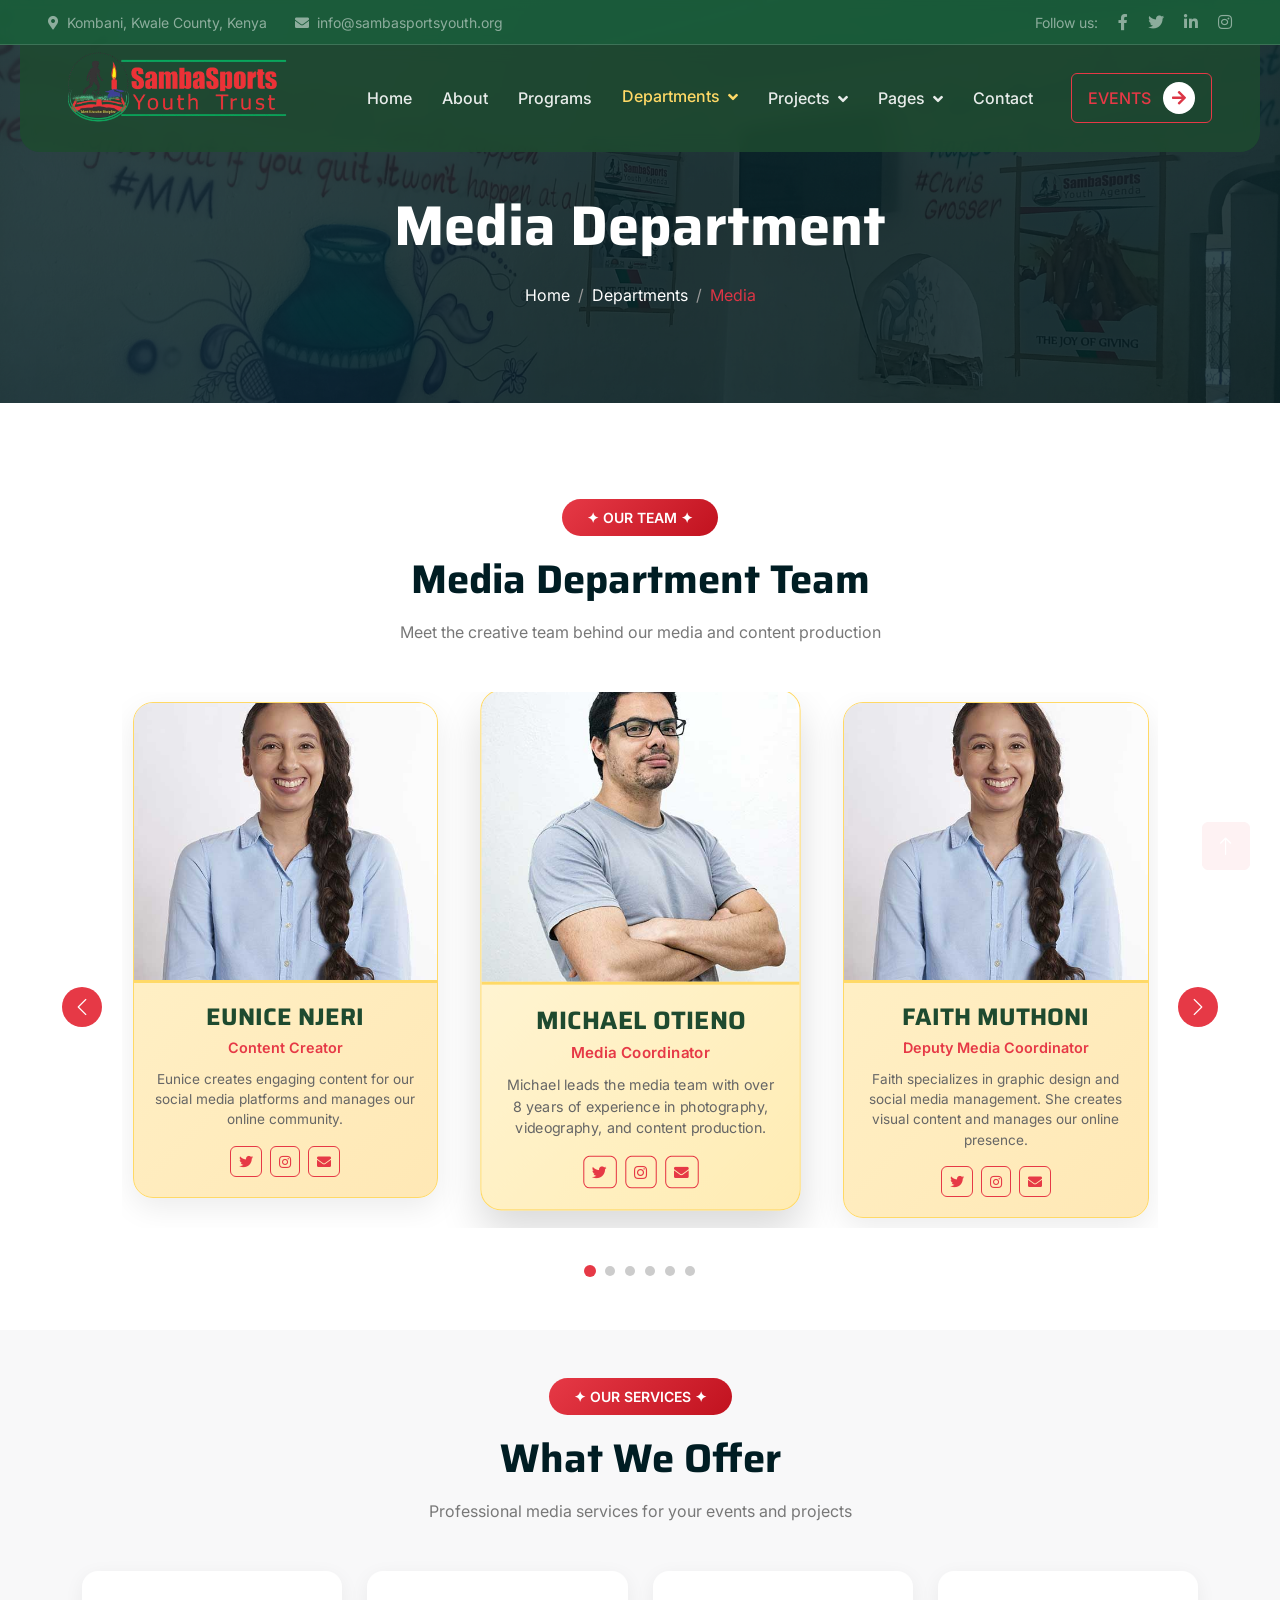
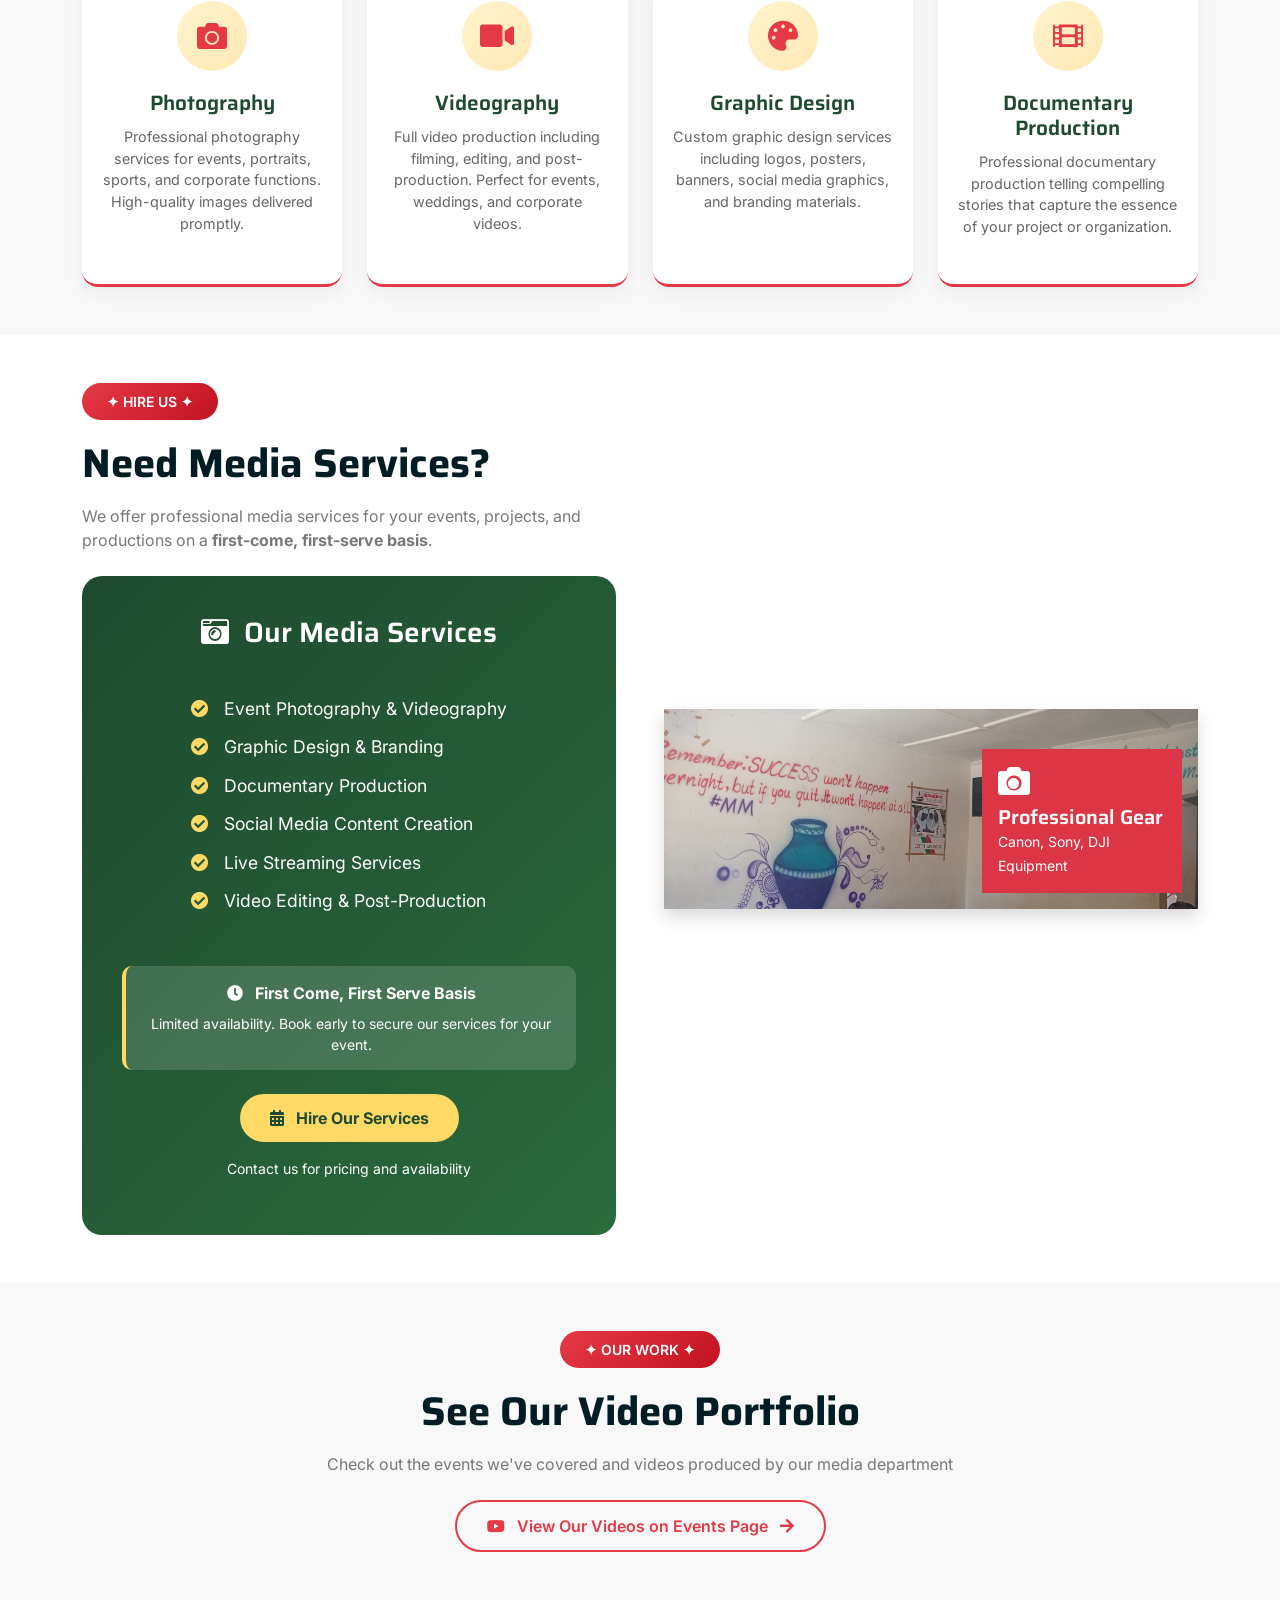
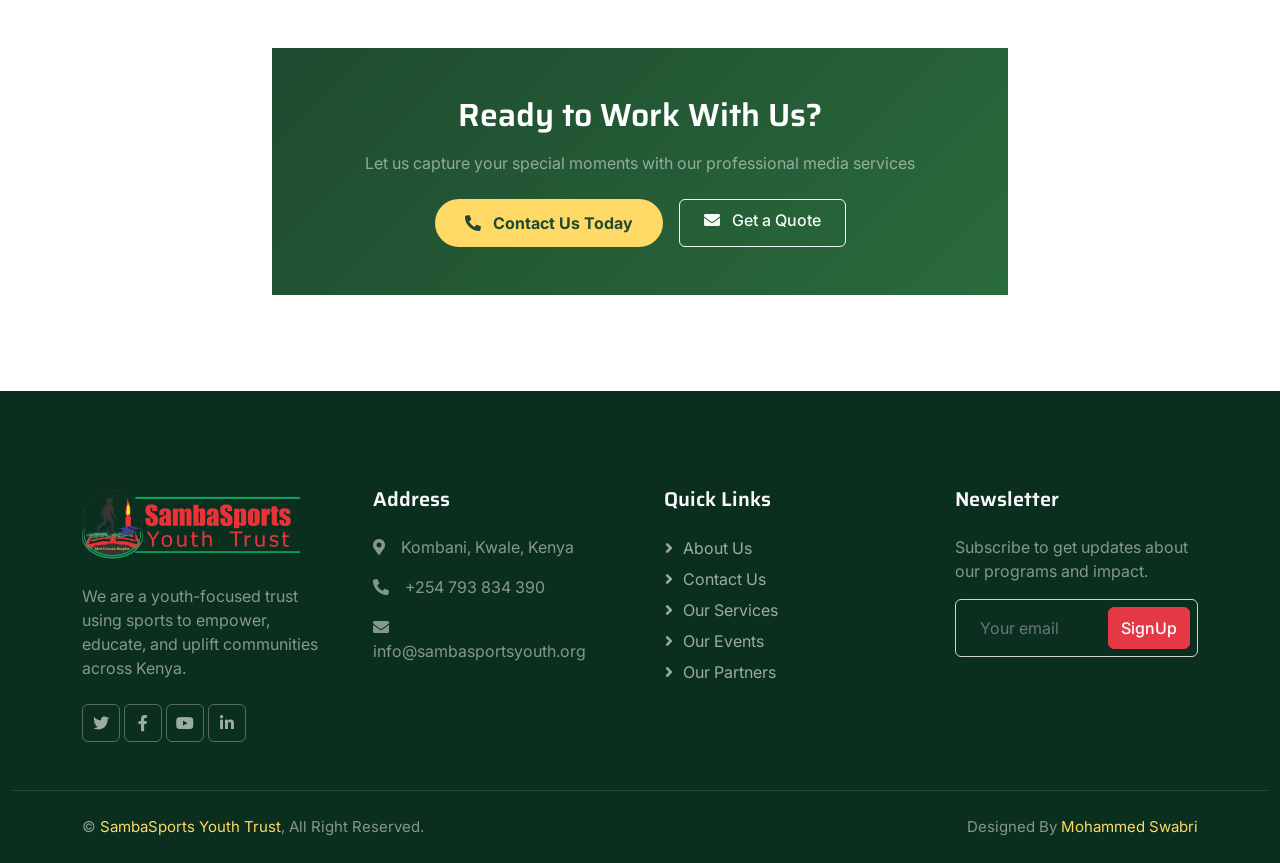
==== departments/media.html @ 1f35f667 "first commit" ====
<!DOCTYPE html>
<html lang="en">

<head>
    <meta charset="utf-8">
    <title>SambaSports Youth Trust - Media Department</title>
    <meta content="width=device-width, initial-scale=1.0" name="viewport">
    <meta content="" name="keywords">
    <meta content="" name="description">

    <!-- Favicon -->
    <link href="../img/favicon.ico" rel="icon">

    <!-- Google Web Fonts -->
    <link rel="preconnect" href="https://fonts.googleapis.com">
    <link rel="preconnect" href="https://fonts.gstatic.com" crossorigin>
    <link href="https://fonts.googleapis.com/css2?family=Inter:wght@400;500;600&family=Saira:wght@500;600;700&display=swap" rel="stylesheet"> 

    <!-- Icon Font Stylesheet -->
    <link href="https://cdnjs.cloudflare.com/ajax/libs/font-awesome/5.10.0/css/all.min.css" rel="stylesheet">
    <link href="https://cdn.jsdelivr.net/npm/bootstrap-icons@1.4.1/font/bootstrap-icons.css" rel="stylesheet">

    <!-- Libraries Stylesheet -->
    <link href="../lib/animate/animate.min.css" rel="stylesheet">
    <link href="../lib/owlcarousel/assets/owl.carousel.min.css" rel="stylesheet">

    <!-- Customized Bootstrap Stylesheet -->
    <link href="../css/bootstrap.min.css" rel="stylesheet">

    <!-- Template Stylesheet -->
    <link href="../css/style.css" rel="stylesheet">
    
    <style>
        /* Media Department Page Custom Styles */
        
        /* Team Member Carousel */
        .team-carousel {
            position: relative;
            padding: 0 40px;
        }
        
        .member-card {
            background: linear-gradient(135deg, #FFF3CD, #FFE8B5);
            border-radius: 20px;
            overflow: hidden;
            box-shadow: 0 10px 30px rgba(0,0,0,0.08);
            transition: all 0.3s ease;
            text-align: center;
            margin: 10px;
            border: 1px solid #FFD966;
        }
        
        .member-card:hover {
            transform: translateY(-10px);
            box-shadow: 0 20px 40px rgba(0,0,0,0.15);
        }
        
        .member-img {
            width: 100%;
            height: 280px;
            object-fit: cover;
            border-bottom: 3px solid #FFD966;
        }
        
        .member-info {
            padding: 20px;
        }
        
        .member-info h4 {
            color: #1E4A2F;
            margin-bottom: 5px;
            font-weight: 700;
        }
        
        .member-info .position {
            color: #E63946;
            font-weight: 600;
            margin-bottom: 10px;
            font-size: 0.9rem;
        }
        
        .member-info .bio {
            color: #666;
            font-size: 0.85rem;
            line-height: 1.5;
        }
        
        /* Team Carousel Navigation */
        .team-carousel .owl-nav {
            position: absolute;
            top: 50%;
            left: 0;
            right: 0;
            transform: translateY(-50%);
            pointer-events: none;
        }
        
        .team-carousel .owl-nav .owl-prev,
        .team-carousel .owl-nav .owl-next {
            position: absolute;
            width: 40px;
            height: 40px;
            background: #E63946 !important;
            color: white !important;
            border-radius: 50%;
            display: flex;
            align-items: center;
            justify-content: center;
            pointer-events: auto;
            transition: all 0.3s ease;
            font-size: 20px !important;
        }
        
        .team-carousel .owl-nav .owl-prev {
            left: -20px;
        }
        
        .team-carousel .owl-nav .owl-next {
            right: -20px;
        }
        
        .team-carousel .owl-nav .owl-prev:hover,
        .team-carousel .owl-nav .owl-next:hover {
            background: #C1121F !important;
            transform: scale(1.1);
        }
        
        .team-carousel .owl-dots {
            text-align: center;
            margin-top: 30px;
        }
        
        .team-carousel .owl-dots .owl-dot {
            display: inline-block;
            margin: 0 5px;
        }
        
        .team-carousel .owl-dots .owl-dot span {
            width: 10px;
            height: 10px;
            background: #ccc;
            border-radius: 50%;
            display: block;
            transition: all 0.3s ease;
        }
        
        .team-carousel .owl-dots .owl-dot.active span,
        .team-carousel .owl-dots .owl-dot:hover span {
            background: #E63946;
            transform: scale(1.2);
        }
        
        /* Center item effect for team carousel */
        .team-carousel .owl-item.center .member-card {
            transform: scale(1.05);
            box-shadow: 0 20px 40px rgba(0,0,0,0.15);
            background: linear-gradient(135deg, #FFF8E1, #FFECB3);
        }
        
        /* Services Section */
        .services-grid {
            display: grid;
            grid-template-columns: repeat(auto-fit, minmax(250px, 1fr));
            gap: 25px;
        }
        
        .service-card {
            background: white;
            border-radius: 16px;
            padding: 30px 20px;
            text-align: center;
            box-shadow: 0 5px 20px rgba(0,0,0,0.06);
            transition: all 0.3s ease;
            border-bottom: 3px solid #E63946;
        }
        
        .service-card:hover {
            transform: translateY(-8px);
            box-shadow: 0 15px 30px rgba(0,0,0,0.1);
        }
        
        .service-icon {
            width: 70px;
            height: 70px;
            background: linear-gradient(135deg, #FFF3CD, #FFE8B5);
            border-radius: 50%;
            display: flex;
            align-items: center;
            justify-content: center;
            margin: 0 auto 20px;
        }
        
        .service-icon i {
            font-size: 30px;
            color: #E63946;
        }
        
        .service-card h3 {
            color: #1E4A2F;
            font-size: 1.3rem;
            margin-bottom: 10px;
        }
        
        .service-card p {
            color: #666;
            font-size: 0.9rem;
            line-height: 1.5;
        }
        
        /* Hire Services Section */
        .hire-card {
            background: linear-gradient(135deg, #1E4A2F, #2A6B3C);
            border-radius: 20px;
            padding: 40px;
            color: white;
            text-align: center;
        }
        
        .hire-card h3 {
            color: white;
            margin-bottom: 15px;
        }
        
        .services-list {
            list-style: none;
            padding: 0;
            text-align: left;
            display: inline-block;
            margin: 20px 0;
        }
        
        .services-list li {
            margin: 12px 0;
            font-size: 1.1rem;
        }
        
        .services-list li i {
            margin-right: 10px;
            color: #FFD966;
        }
        
        .btn-hire {
            background: #FFD966;
            color: #1E4A2F;
            font-weight: bold;
            padding: 12px 30px;
            border-radius: 50px;
            transition: all 0.3s ease;
            border: none;
            text-decoration: none;
            display: inline-block;
        }
        
        .btn-hire:hover {
            background: #FFC107;
            transform: scale(1.05);
            color: #1E4A2F;
            text-decoration: none;
        }
        
        .first-come {
            background: rgba(255,255,255,0.15);
            border-left: 4px solid #FFD966;
            padding: 15px;
            border-radius: 10px;
            margin-top: 20px;
        }
        
        .dept-badge {
            display: inline-block;
            background: linear-gradient(135deg, #E63946, #C1121F);
            color: white;
            padding: 8px 25px;
            border-radius: 50px;
            font-size: 14px;
            font-weight: 600;
            margin-bottom: 20px;
        }
        
        /* Button Styles */
        .btn-events {
            background: transparent;
            border: 2px solid #E63946;
            color: #E63946;
            padding: 12px 30px;
            border-radius: 50px;
            transition: all 0.3s ease;
            font-weight: 600;
            display: inline-block;
            text-decoration: none;
        }
        
        .btn-events:hover {
            background: #E63946;
            color: white;
            text-decoration: none;
        }
        
        @media (max-width: 768px) {
            .member-img {
                height: 220px;
            }
            .team-carousel {
                padding: 0 20px;
            }
            .team-carousel .owl-nav .owl-prev {
                left: -10px;
            }
            .team-carousel .owl-nav .owl-next {
                right: -10px;
            }
            .services-grid {
                grid-template-columns: 1fr;
            }
            .hire-card {
                padding: 25px;
            }
        }
    </style>
</head>

<body>
    <!-- Spinner Start -->
    <div id="spinner" class="show bg-white position-fixed translate-middle w-100 vh-100 top-50 start-50 d-flex align-items-center justify-content-center">
        <div class="spinner-grow text-danger" role="status"></div>
    </div>
    <!-- Spinner End -->

    <!-- Navbar Start -->
    <div class="container-fluid fixed-top px-0 wow fadeIn" data-wow-delay="0.1s">
        <div class="top-bar text-white-50 row gx-0 align-items-center d-none d-lg-flex">
            <div class="col-lg-6 px-5 text-start">
                <small><i class="fa fa-map-marker-alt me-2"></i>Kombani, Kwale County, Kenya</small>
                <small class="ms-4"><i class="fa fa-envelope me-2"></i>info@sambasportsyouth.org</small>
            </div>
            <div class="col-lg-6 px-5 text-end">
                <small>Follow us:</small>
                <a class="text-white-50 ms-3" href="https://www.facebook.com/YouthSambaSports"><i class="fab fa-facebook-f"></i></a>
                <a class="text-white-50 ms-3" href="https://x.com/Samba4Youth"><i class="fab fa-twitter"></i></a>
                <a class="text-white-50 ms-3" href=""><i class="fab fa-linkedin-in"></i></a>
                <a class="text-white-50 ms-3" href="https://www.instagram.com/samba4youth"><i class="fab fa-instagram"></i></a>
            </div>
        </div>

        <nav class="navbar navbar-expand-lg navbar-dark py-lg-0 px-lg-5 wow fadeIn" data-wow-delay="0.1s">
            <a href="../index.html" class="navbar-brand ms-4 ms-lg-0">
                <img src="../img/sambasports-logo.jpg" alt="SambaSports Youth Trust" class="img-fluid mb-4" style="max-width: 220px;">
            </a>
            <button type="button" class="navbar-toggler me-4" data-bs-toggle="collapse" data-bs-target="#navbarCollapse">
                <span class="navbar-toggler-icon"></span>
            </button>
            <div class="collapse navbar-collapse" id="navbarCollapse">
                <div class="navbar-nav ms-auto p-4 p-lg-0">
                    <a href="../index.html" class="nav-item nav-link">Home</a>
                    <a href="../about.html" class="nav-item nav-link">About</a>
                    <a href="../programs.html" class="nav-item nav-link">Programs</a>
                    
                    <!-- Departments Dropdown -->
                    <div class="nav-item dropdown">
                        <a href="#" class="nav-link dropdown-toggle active" data-bs-toggle="dropdown">Departments</a>
                        <div class="dropdown-menu m-0">
                            <a href="admin.html" class="dropdown-item">Admin</a>
                            <a href="sports.html" class="dropdown-item">Sports</a>
                            <a href="media.html" class="dropdown-item active">Media</a>
                            <a href="digital-innovation-it.html" class="dropdown-item">Digital Innovation & IT</a>
                            <a href="climate-action.html" class="dropdown-item">Climate Action</a>
                            <a href="gender-special-programs.html" class="dropdown-item">Gender & Special Programs</a>
                        </div>
                    </div>

                    <!-- Projects Dropdown -->
                    <div class="nav-item dropdown">
                        <a href="#" class="nav-link dropdown-toggle" data-bs-toggle="dropdown">Projects</a>
                        <div class="dropdown-menu m-0">
                            <a href="projects/amka.html" class="dropdown-item">AMKA</a>
                            <a href="projects/english-access.html" class="dropdown-item">English Access</a>
                            <a href="projects/shared-futures.html" class="dropdown-item">Shared Futures</a>
                            <a href="projects/greenminds-youth-initiative.html" class="dropdown-item">Greenminds Youth Initiative</a>
                            <a href="projects/wahapa-hapa-waste-management.html" class="dropdown-item">Wahapa Hapa Waste Management</a>
                        </div>
                    </div>

                    <!-- Pages Dropdown -->
                    <div class="nav-item dropdown">
                        <a href="#" class="nav-link dropdown-toggle" data-bs-toggle="dropdown">Pages</a>
                        <div class="dropdown-menu m-0">
                            <a href="../service.html" class="dropdown-item">Service</a>
                            <a href="../donate.html" class="dropdown-item">Donate</a>
                            <a href="../team.html" class="dropdown-item">Our Team</a>
                            <a href="../testimonial.html" class="dropdown-item">Testimonial</a>
                            <a href="../events.html" class="dropdown-item">Events</a>
                            <a href="../partners.html" class="dropdown-item">Our Partners</a>
                        </div>
                    </div>
                    <a href="../contact.html" class="nav-item nav-link">Contact</a>
                </div>
                <div class="d-none d-lg-flex ms-2">
                    <a class="btn btn-outline-danger py-2 px-3" href="../events.html">
                        EVENTS
                        <div class="d-inline-flex btn-sm-square bg-white text-danger rounded-circle ms-2">
                            <i class="fa fa-arrow-right"></i>
                        </div>
                    </a>
                </div>
            </div>
        </nav>
    </div>
    <!-- Navbar End -->

    <!-- Page Header Start -->
    <div class="container-fluid page-header mb-5 wow fadeIn" data-wow-delay="0.1s">
        <div class="container text-center">
            <h1 class="display-4 text-white animated slideInDown mb-4">Media Department</h1>
            <nav aria-label="breadcrumb animated slideInDown">
                <ol class="breadcrumb justify-content-center mb-0">
                    <li class="breadcrumb-item"><a class="text-white" href="../index.html">Home</a></li>
                    <li class="breadcrumb-item"><a class="text-white" href="#">Departments</a></li>
                    <li class="breadcrumb-item text-danger active" aria-current="page">Media</li>
                </ol>
            </nav>
        </div>
    </div>
    <!-- Page Header End -->

    <!-- Department Team Section - Carousel/Slideshow -->
    <div class="container-xxl py-5">
        <div class="container">
            <div class="text-center mb-5 wow fadeInUp" data-wow-delay="0.1s">
                <span class="dept-badge">✦ OUR TEAM ✦</span>
                <h1 class="display-6 mb-3">Media Department Team</h1>
                <p class="mx-auto" style="max-width: 600px;">Meet the creative team behind our media and content production</p>
            </div>
            
            <div class="team-carousel owl-carousel">
                <!-- Media Coordinator -->
                <div class="member-card">
                    <img src="../img/media-coordinator.jpg" alt="Media Coordinator" class="member-img" onerror="this.src='../img/team-1.jpg'">
                    <div class="member-info">
                        <h4>MICHAEL OTIENO</h4>
                        <p class="position">Media Coordinator</p>
                        <p class="bio">Michael leads the media team with over 8 years of experience in photography, videography, and content production.</p>
                        <div class="mt-2">
                            <a href="#" class="btn btn-sm btn-outline-danger me-1"><i class="fab fa-twitter"></i></a>
                            <a href="#" class="btn btn-sm btn-outline-danger me-1"><i class="fab fa-instagram"></i></a>
                            <a href="#" class="btn btn-sm btn-outline-danger"><i class="fas fa-envelope"></i></a>
                        </div>
                    </div>
                </div>
                
                <!-- Deputy Media Coordinator -->
                <div class="member-card">
                    <img src="../img/media-deputy.jpg" alt="Deputy Media Coordinator" class="member-img" onerror="this.src='../img/team-2.jpg'">
                    <div class="member-info">
                        <h4>FAITH MUTHONI</h4>
                        <p class="position">Deputy Media Coordinator</p>
                        <p class="bio">Faith specializes in graphic design and social media management. She creates visual content and manages our online presence.</p>
                        <div class="mt-2">
                            <a href="#" class="btn btn-sm btn-outline-danger me-1"><i class="fab fa-twitter"></i></a>
                            <a href="#" class="btn btn-sm btn-outline-danger me-1"><i class="fab fa-instagram"></i></a>
                            <a href="#" class="btn btn-sm btn-outline-danger"><i class="fas fa-envelope"></i></a>
                        </div>
                    </div>
                </div>
                
                <!-- Photographer -->
                <div class="member-card">
                    <img src="../img/photographer.jpg" alt="Photographer" class="member-img" onerror="this.src='../img/team-3.jpg'">
                    <div class="member-info">
                        <h4>JAMES MWANGI</h4>
                        <p class="position">Lead Photographer</p>
                        <p class="bio">James captures all our events with his professional camera. He specializes in sports photography and event coverage.</p>
                        <div class="mt-2">
                            <a href="#" class="btn btn-sm btn-outline-danger me-1"><i class="fab fa-twitter"></i></a>
                            <a href="#" class="btn btn-sm btn-outline-danger me-1"><i class="fab fa-instagram"></i></a>
                            <a href="#" class="btn btn-sm btn-outline-danger"><i class="fas fa-envelope"></i></a>
                        </div>
                    </div>
                </div>
                
                <!-- Videographer -->
                <div class="member-card">
                    <img src="../img/videographer.jpg" alt="Videographer" class="member-img" onerror="this.src='../img/team-4.jpg'">
                    <div class="member-info">
                        <h4>PETER KARANJA</h4>
                        <p class="position">Lead Videographer</p>
                        <p class="bio">Peter handles all video production including filming, editing, and documentary creation for the organization.</p>
                        <div class="mt-2">
                            <a href="#" class="btn btn-sm btn-outline-danger me-1"><i class="fab fa-twitter"></i></a>
                            <a href="#" class="btn btn-sm btn-outline-danger me-1"><i class="fab fa-instagram"></i></a>
                            <a href="#" class="btn btn-sm btn-outline-danger"><i class="fas fa-envelope"></i></a>
                        </div>
                    </div>
                </div>
                
                <!-- Graphic Designer -->
                <div class="member-card">
                    <img src="../img/graphic-designer.jpg" alt="Graphic Designer" class="member-img" onerror="this.src='../img/team-1.jpg'">
                    <div class="member-info">
                        <h4>SARAH WANJIKU</h4>
                        <p class="position">Graphic Designer</p>
                        <p class="bio">Sarah creates stunning graphics for posters, banners, social media, and all visual communication materials.</p>
                        <div class="mt-2">
                            <a href="#" class="btn btn-sm btn-outline-danger me-1"><i class="fab fa-twitter"></i></a>
                            <a href="#" class="btn btn-sm btn-outline-danger me-1"><i class="fab fa-instagram"></i></a>
                            <a href="#" class="btn btn-sm btn-outline-danger"><i class="fas fa-envelope"></i></a>
                        </div>
                    </div>
                </div>
                
                <!-- Content Creator -->
                <div class="member-card">
                    <img src="../img/content-creator.jpg" alt="Content Creator" class="member-img" onerror="this.src='../img/team-2.jpg'">
                    <div class="member-info">
                        <h4>EUNICE NJERI</h4>
                        <p class="position">Content Creator</p>
                        <p class="bio">Eunice creates engaging content for our social media platforms and manages our online community.</p>
                        <div class="mt-2">
                            <a href="#" class="btn btn-sm btn-outline-danger me-1"><i class="fab fa-twitter"></i></a>
                            <a href="#" class="btn btn-sm btn-outline-danger me-1"><i class="fab fa-instagram"></i></a>
                            <a href="#" class="btn btn-sm btn-outline-danger"><i class="fas fa-envelope"></i></a>
                        </div>
                    </div>
                </div>
            </div>
        </div>
    </div>

    <!-- Services We Offer Section -->
    <div class="container-xxl py-5 bg-light">
        <div class="container">
            <div class="text-center mb-5 wow fadeInUp" data-wow-delay="0.1s">
                <span class="dept-badge">✦ OUR SERVICES ✦</span>
                <h1 class="display-6 mb-3">What We Offer</h1>
                <p class="mx-auto" style="max-width: 600px;">Professional media services for your events and projects</p>
            </div>
            
            <div class="services-grid">
                <!-- Photography -->
                <div class="service-card wow fadeInUp" data-wow-delay="0.1s">
                    <div class="service-icon">
                        <i class="fas fa-camera"></i>
                    </div>
                    <h3>Photography</h3>
                    <p>Professional photography services for events, portraits, sports, and corporate functions. High-quality images delivered promptly.</p>
                </div>
                
                <!-- Videography -->
                <div class="service-card wow fadeInUp" data-wow-delay="0.2s">
                    <div class="service-icon">
                        <i class="fas fa-video"></i>
                    </div>
                    <h3>Videography</h3>
                    <p>Full video production including filming, editing, and post-production. Perfect for events, weddings, and corporate videos.</p>
                </div>
                
                <!-- Graphic Design -->
                <div class="service-card wow fadeInUp" data-wow-delay="0.3s">
                    <div class="service-icon">
                        <i class="fas fa-palette"></i>
                    </div>
                    <h3>Graphic Design</h3>
                    <p>Custom graphic design services including logos, posters, banners, social media graphics, and branding materials.</p>
                </div>
                
                <!-- Documentary Production -->
                <div class="service-card wow fadeInUp" data-wow-delay="0.4s">
                    <div class="service-icon">
                        <i class="fas fa-film"></i>
                    </div>
                    <h3>Documentary Production</h3>
                    <p>Professional documentary production telling compelling stories that capture the essence of your project or organization.</p>
                </div>
            </div>
        </div>
    </div>

    <!-- Hire Our Services Section -->
    <div class="container-xxl py-5">
        <div class="container">
            <div class="row g-5 align-items-center">
                <div class="col-lg-6 wow fadeInUp" data-wow-delay="0.1s">
                    <span class="dept-badge">✦ HIRE US ✦</span>
                    <h1 class="display-6 mb-3">Need Media Services?</h1>
                    <p class="mb-4">We offer professional media services for your events, projects, and productions on a <strong>first-come, first-serve basis</strong>.</p>
                    
                    <div class="hire-card">
                        <h3><i class="fas fa-camera-retro me-2"></i> Our Media Services</h3>
                        <ul class="services-list">
                            <li><i class="fas fa-check-circle"></i> Event Photography & Videography</li>
                            <li><i class="fas fa-check-circle"></i> Graphic Design & Branding</li>
                            <li><i class="fas fa-check-circle"></i> Documentary Production</li>
                            <li><i class="fas fa-check-circle"></i> Social Media Content Creation</li>
                            <li><i class="fas fa-check-circle"></i> Live Streaming Services</li>
                            <li><i class="fas fa-check-circle"></i> Video Editing & Post-Production</li>
                        </ul>
                        
                        <div class="first-come">
                            <i class="fas fa-clock me-2"></i>
                            <strong>First Come, First Serve Basis</strong>
                            <p class="mb-0 mt-2 small">Limited availability. Book early to secure our services for your event.</p>
                        </div>
                        
                        <a href="../contact.html" class="btn-hire mt-4">
                            <i class="fas fa-calendar-alt me-2"></i> Hire Our Services
                        </a>
                        <p class="mt-3 small">Contact us for pricing and availability</p>
                    </div>
                </div>
                
                <div class="col-lg-6 wow fadeInUp" data-wow-delay="0.3s">
                    <div class="position-relative">
                        <img src="../img/media-equipment.jpg" alt="Media Equipment" class="img-fluid rounded-4 shadow" onerror="this.src='../img/carousel-1.jpg'">
                        <div class="position-absolute bottom-0 end-0 bg-danger text-white p-3 rounded-4 m-3" style="max-width: 200px;">
                            <i class="fas fa-camera fa-2x mb-2"></i>
                            <h5 class="text-white mb-0">Professional Gear</h5>
                            <small>Canon, Sony, DJI Equipment</small>
                        </div>
                    </div>
                </div>
            </div>
        </div>
    </div>

    <!-- Button to Events Page -->
    <div class="container-xxl py-5 bg-light">
        <div class="container">
            <div class="row justify-content-center">
                <div class="col-lg-8 text-center wow fadeInUp" data-wow-delay="0.1s">
                    <span class="dept-badge">✦ OUR WORK ✦</span>
                    <h1 class="display-6 mb-3">See Our Video Portfolio</h1>
                    <p class="mb-4">Check out the events we've covered and videos produced by our media department</p>
                    <a href="../events.html" class="btn-events">
                        <i class="fab fa-youtube me-2"></i> View Our Videos on Events Page
                        <i class="fas fa-arrow-right ms-2"></i>
                    </a>
                </div>
            </div>
        </div>
    </div>

    <!-- Call to Action -->
    <div class="container-xxl py-5">
        <div class="container">
            <div class="row justify-content-center">
                <div class="col-lg-8 text-center wow fadeInUp" data-wow-delay="0.1s">
                    <div class="rounded-4 p-5" style="background: linear-gradient(135deg, #1E4A2F, #2A6B3C);">
                        <h2 class="mb-3 text-white">Ready to Work With Us?</h2>
                        <p class="mb-4 text-white-50">Let us capture your special moments with our professional media services</p>
                        <div class="d-flex justify-content-center gap-3 flex-wrap">
                            <a href="../contact.html" class="btn-hire">
                                <i class="fas fa-phone-alt me-2"></i> Contact Us Today
                            </a>
                            <a href="../contact.html" class="btn btn-outline-light py-2 px-4">
                                <i class="fas fa-envelope me-2"></i> Get a Quote
                            </a>
                        </div>
                    </div>
                </div>
            </div>
        </div>
    </div>

    <!-- Footer Start -->
    <div class="container-fluid bg-dark text-white-50 footer mt-5 pt-5 wow fadeIn" data-wow-delay="0.1s">
        <div class="container py-5">
            <div class="row g-5">
                <div class="col-lg-3 col-md-6">
                    <img src="../img/sambasports-logo.jpg" alt="SambaSports Youth Trust" class="img-fluid mb-4" style="max-width: 220px;">
                    <p>We are a youth-focused trust using sports to empower, educate, and uplift communities across Kenya.</p>
                    <div class="d-flex pt-2">
                        <a class="btn btn-square me-1" href="https://x.com/Samba4Youth"><i class="fab fa-twitter"></i></a>
                        <a class="btn btn-square me-1" href="https://www.facebook.com/YouthSambaSports"><i class="fab fa-facebook-f"></i></a>
                        <a class="btn btn-square me-1" href="https://www.youtube.com/@sambasportsyouthagenda"><i class="fab fa-youtube"></i></a>
                        <a class="btn btn-square me-0" href=""><i class="fab fa-linkedin-in"></i></a>
                    </div>
                </div>
                <div class="col-lg-3 col-md-6">
                    <h5 class="text-light mb-4">Address</h5>
                    <p><i class="fa fa-map-marker-alt me-3"></i>Kombani, Kwale, Kenya</p>
                    <p><i class="fa fa-phone-alt me-3"></i>+254 793 834 390</p>
                    <p><i class="fa fa-envelope me-3"></i>info@sambasportsyouth.org</p>
                </div>
                <div class="col-lg-3 col-md-6">
                    <h5 class="text-light mb-4">Quick Links</h5>
                    <a class="btn btn-link" href="../about.html">About Us</a>
                    <a class="btn btn-link" href="../contact.html">Contact Us</a>
                    <a class="btn btn-link" href="../service.html">Our Services</a>
                    <a class="btn btn-link" href="../events.html">Our Events</a>
                    <a class="btn btn-link" href="../partners.html">Our Partners</a>
                </div>
                <div class="col-lg-3 col-md-6">
                    <h5 class="text-light mb-4">Newsletter</h5>
                    <p>Subscribe to get updates about our programs and impact.</p>
                    <div class="position-relative mx-auto" style="max-width: 400px;">
                        <input class="form-control bg-transparent w-100 py-3 ps-4 pe-5" type="text" placeholder="Your email">
                        <button type="button" class="btn btn-danger py-2 position-absolute top-0 end-0 mt-2 me-2">SignUp</button>
                    </div>
                </div>
            </div>
        </div>
        <div class="container-fluid copyright">
            <div class="container">
                <div class="row">
                    <div class="col-md-6 text-center text-md-start mb-3 mb-md-0">
                        &copy; <a href="#">SambaSports Youth Trust</a>, All Right Reserved.
                    </div>
                    <div class="col-md-6 text-center text-md-end">
                        Designed By <a href="https://facebook.com/Mohshanteh">Mohammed Swabri</a>
                    </div>
                </div>
            </div>
        </div>
    </div>
    <!-- Footer End -->

    <!-- Back to Top -->
    <a href="media.html" class="btn btn-lg btn-danger btn-lg-square back-to-top"><i class="bi bi-arrow-up"></i></a>

    <!-- JavaScript Libraries -->
    <script src="https://code.jquery.com/jquery-3.4.1.min.js"></script>
    <script src="https://cdn.jsdelivr.net/npm/bootstrap@5.0.0/dist/js/bootstrap.bundle.min.js"></script>
    <script src="../lib/wow/wow.min.js"></script>
    <script src="../lib/easing/easing.min.js"></script>
    <script src="../lib/waypoints/waypoints.min.js"></script>
    <script src="../lib/owlcarousel/owl.carousel.min.js"></script>
    <script src="../lib/parallax/parallax.min.js"></script>

    <!-- Template Javascript -->
    <script src="../js/main.js"></script>
    
    <!-- Team Carousel Initialization -->
    <script>
        $(document).ready(function() {
            $(".team-carousel").owlCarousel({
                loop: true,
                margin: 30,
                autoplay: true,
                autoplayTimeout: 4000,
                autoplayHoverPause: true,
                smartSpeed: 800,
                center: true,
                nav: true,
                navText: [
                    '<i class="bi bi-chevron-left"></i>',
                    '<i class="bi bi-chevron-right"></i>'
                ],
                dots: true,
                responsive: {
                    0: {
                        items: 1,
                        margin: 15
                    },
                    768: {
                        items: 2,
                        margin: 20
                    },
                    992: {
                        items: 3,
                        margin: 30
                    }
                }
            });
        });
    </script>
</body>

</html>
---- css/style.css ----
/********** Template CSS - Green Header/Footer & Red Buttons **********/
:root {
    --primary-red: #E63946;
    --primary-red-dark: #C1121F;
    --green-deep: #1E4A2F;
    --green-light: #2A6B3C;
    --green-soft: #E8F3E9;
    --dark-bg: #0A2F1F;
    --white: #FFFFFF;
    --light: #F8F8F9;
}

.back-to-top {
    position: fixed;
    display: none;
    right: 30px;
    bottom: 30px;
    z-index: 99;
}

/*** Spinner ***/
#spinner {
    opacity: 0;
    visibility: hidden;
    transition: opacity .5s ease-out, visibility 0s linear .5s;
    z-index: 99999;
}

#spinner.show {
    transition: opacity .5s ease-out, visibility 0s linear 0s;
    visibility: visible;
    opacity: 1;
}

/*** Button - RED THEME ***/
.btn {
    font-weight: 500;
    transition: .5s;
}

.btn-primary, .btn-danger {
    background-color: var(--primary-red) !important;
    border-color: var(--primary-red) !important;
    color: #FFFFFF !important;
}

.btn-primary:hover, .btn-danger:hover {
    background-color: var(--primary-red-dark) !important;
    border-color: var(--primary-red-dark) !important;
    color: #FFFFFF !important;
}

.btn-outline-primary, .btn-outline-danger {
    border-color: var(--primary-red) !important;
    color: var(--primary-red) !important;
    background: transparent !important;
}

.btn-outline-primary:hover, .btn-outline-danger:hover {
    background-color: var(--primary-red) !important;
    color: #FFFFFF !important;
}

.btn-square {
    width: 38px;
    height: 38px;
}

.btn-sm-square {
    width: 32px;
    height: 32px;
}

.btn-lg-square {
    width: 48px;
    height: 48px;
}

.btn-square, .btn-sm-square, .btn-lg-square {
    padding: 0;
    display: flex;
    align-items: center;
    justify-content: center;
    font-weight: normal;
}

/*** Navbar & Header - TRANSPARENT/LIGHTER GREEN THEME ***/
.fixed-top {
    background: transparent !important;
    transition: all 0.4s ease;
}

.fixed-top.bg-dark-scroll {
    background: #1A5F3A !important;
    box-shadow: 0 2px 15px rgba(0,0,0,0.1);
}

.top-bar {
    background: rgba(26, 95, 58, 0.9) !important;
    backdrop-filter: blur(5px);
    border-bottom: 1px solid rgba(255,255,255,0.15);
    height: 45px;
}

.navbar {
    background: rgba(30, 74, 47, 0.85) !important;
    backdrop-filter: blur(8px);
    border-radius: 0 0 20px 20px;
    margin: 0 20px;
    transition: all 0.4s ease;
}

.fixed-top.bg-dark-scroll .navbar {
    background: #1A5F3A !important;
    backdrop-filter: none;
    margin: 0;
    border-radius: 0;
}

@media (max-width: 991.98px) {
    .navbar {
        background: #1A5F3A !important;
        margin: 0;
        border-radius: 0;
    }
    .fixed-top {
        background: #1A5F3A !important;
    }
}

.navbar-dark .navbar-nav .nav-link {
    color: rgba(255,255,255,0.9) !important;
    font-weight: 500;
    transition: 0.3s;
}

.navbar-dark .navbar-nav .nav-link:hover,
.navbar-dark .navbar-nav .nav-link.active {
    color: #FFD966 !important;
    transform: translateY(-2px);
}

.navbar .dropdown-toggle::after {
    border: none;
    content: "\f107";
    font-family: "Font Awesome 5 Free";
    font-weight: 900;
    vertical-align: middle;
    margin-left: 8px;
}

.navbar .navbar-nav .nav-link {
    margin-right: 30px;
    padding: 25px 0;
    font-weight: 500;
    outline: none;
}

/* Dropdown Menu Styling */
.dropdown-menu {
    background: #1A5F3A;
    border: none;
    border-radius: 12px;
    box-shadow: 0 10px 30px rgba(0,0,0,0.2);
    margin-top: 8px;
}

.dropdown-menu .dropdown-item {
    color: rgba(255,255,255,0.9);
    padding: 10px 20px;
    transition: 0.3s;
    border-radius: 8px;
}

.dropdown-menu .dropdown-item:hover {
    background: #FF6F0F;
    color: white;
    transform: translateX(5px);
}

@media (max-width: 991.98px) {
    .navbar .navbar-nav {
        margin-top: 10px;
        border-top: 1px solid rgba(255,255,255,0.1);
        background: #1A5F3A;
    }
    .navbar .navbar-nav .nav-link {
        padding: 10px 0;
    }
}

@media (min-width: 992px) {
    .navbar .nav-item .dropdown-menu {
        display: block;
        visibility: hidden;
        top: 100%;
        transform: rotateX(-75deg);
        transform-origin: 0% 0%;
        transition: .5s;
        opacity: 0;
    }
    .navbar .nav-item:hover .dropdown-menu {
        transform: rotateX(0deg);
        visibility: visible;
        transition: .5s;
        opacity: 1;
    }
}

/*** Header Carousel ***/
.carousel-caption {
    top: 0;
    left: 0;
    right: 0;
    bottom: 0;
    display: flex;
    align-items: center;
    justify-content: center;
    text-align: center;
    background: rgba(0, 29, 35, .8);
    z-index: 1;
}

.carousel-control-prev, .carousel-control-next {
    width: 15%;
}

.carousel-control-prev-icon, .carousel-control-next-icon {
    width: 3rem;
    height: 3rem;
    background-color: var(--dark-bg);
    border: 12px solid var(--dark-bg);
    border-radius: 3rem;
}

@media (max-width: 768px) {
    #header-carousel .carousel-item {
        position: relative;
        min-height: 450px;
    }
    #header-carousel .carousel-item img {
        position: absolute;
        width: 100%;
        height: 100%;
        object-fit: cover;
    }
}

.page-header {
    padding-top: 12rem;
    padding-bottom: 6rem;
    background: linear-gradient(rgba(0, 29, 35, .8), rgba(0, 29, 35, .8)), url(../img/carousel-1.jpg) center center no-repeat;
    background-size: cover;
}

.page-header .breadcrumb-item+.breadcrumb-item::before {
    color: #999999;
}

/*** Causes ***/
.causes-item .progress {
    height: 5px;
    border-radius: 0;
    overflow: visible;
}

.causes-item .progress .progress-bar {
    position: relative;
    overflow: visible;
    width: 0px;
    border-radius: 0;
    transition: 5s;
    background-color: var(--primary-red) !important;
}

.causes-item .progress .progress-bar span {
    position: absolute;
    top: -7px;
    right: 0;
    width: 40px;
    height: 19px;
    display: flex;
    align-items: center;
    justify-content: center;
    font-size: 12px;
    background: var(--primary-red);
    color: #FFFFFF;
}

.causes-item .causes-overlay {
    position: absolute;
    width: 100%;
    height: 0;
    top: 0;
    left: 0;
    display: flex;
    align-items: center;
    justify-content: center;
    background: rgba(0, 0, 0, .5);
    overflow: hidden;
    opacity: 0;
    transition: .5s;
}

.causes-item:hover .causes-overlay {
    height: 100%;
    opacity: 1;
}

/*** Service ***/
.service-item {
    box-shadow: 0 0 45px rgba(0, 0, 0, .06);
}

/*** Donate ***/
.donate {
    background: rgba(0, 29, 35, .8);
}

.btn-group .btn-light:hover,
.btn-group input[type="radio"]:checked+label {
    color: var(--primary-red);
    border-color: var(--primary-red);
}

/*** Team ***/
.team-item img {
    position: relative;
    top: 0;
    transition: .5s;
}

.team-item:hover img {
    top: -30px;
}

.team-item .team-text {
    position: relative;
    height: 100px;
    transition: .5s;
}

.team-item:hover .team-text {
    margin-top: -60px;
    height: 160px;
}

.team-item .team-text .team-social {
    opacity: 0;
    transition: .5s;
}

.team-item:hover .team-text .team-social {
    opacity: 1;
}

.team-item .team-social .btn {
    display: inline-flex;
    color: var(--primary-red);
    background: #FFFFFF;
    border-radius: 40px;
}

.team-item .team-social .btn:hover {
    color: #FFFFFF;
    background: var(--primary-red);
}

/*** Testimonial ***/
.testimonial-carousel::before {
    position: absolute;
    content: "";
    top: 0;
    left: 0;
    height: 100%;
    width: 0;
    background: linear-gradient(to right, rgba(255, 255, 255, 1) 0%, rgba(255, 255, 255, 0) 100%);
    z-index: 1;
}

.testimonial-carousel::after {
    position: absolute;
    content: "";
    top: 0;
    right: 0;
    height: 100%;
    width: 0;
    background: linear-gradient(to left, rgba(255, 255, 255, 1) 0%, rgba(255, 255, 255, 0) 100%);
    z-index: 1;
}

@media (min-width: 768px) {
    .testimonial-carousel::before, .testimonial-carousel::after {
        width: 200px;
    }
}

@media (min-width: 992px) {
    .testimonial-carousel::before, .testimonial-carousel::after {
        width: 300px;
    }
}

.testimonial-carousel .owl-item .testimonial-text {
    background: var(--light);
    transform: scale(.8);
    transition: .5s;
}

.testimonial-carousel .owl-item.center .testimonial-text {
    background: var(--primary-red);
    transform: scale(1);
}

.testimonial-carousel .owl-item .testimonial-text *,
.testimonial-carousel .owl-item .testimonial-item img {
    transition: .5s;
}

.testimonial-carousel .owl-item.center .testimonial-text * {
    color: var(--light) !important;
}

.testimonial-carousel .owl-item.center .testimonial-item img {
    background: var(--primary-red) !important;
}

.testimonial-carousel .owl-nav {
    position: absolute;
    width: 350px;
    top: 15px;
    left: 50%;
    transform: translateX(-50%);
    display: flex;
    justify-content: space-between;
    opacity: 0;
    transition: .5s;
    z-index: 1;
}

.testimonial-carousel:hover .owl-nav {
    width: 300px;
    opacity: 1;
}

.testimonial-carousel .owl-nav .owl-prev,
.testimonial-carousel .owl-nav .owl-next {
    position: relative;
    color: var(--primary-red);
    font-size: 45px;
    transition: .5s;
}

.testimonial-carousel .owl-nav .owl-prev:hover,
.testimonial-carousel .owl-nav .owl-next:hover {
    color: var(--dark-bg);
}

/*** Footer - GREEN THEME ***/
.footer, .bg-dark {
    background-color: #0A2F1F !important;
}

.footer .btn.btn-link {
    display: block;
    margin-bottom: 5px;
    padding: 0;
    text-align: left;
    color: rgba(255, 255, 255, 0.6);
    font-weight: normal;
    text-transform: capitalize;
    transition: .3s;
}

.footer .btn.btn-link::before {
    position: relative;
    content: "\f105";
    font-family: "Font Awesome 5 Free";
    font-weight: 900;
    color: rgba(255, 255, 255, 0.6);
    margin-right: 10px;
}

.footer .btn.btn-link:hover {
    color: #FFD966;
    letter-spacing: 1px;
    box-shadow: none;
}

.footer .btn.btn-square {
    color: rgba(255, 255, 255, 0.6);
    border: 1px solid rgba(255, 255, 255, 0.3);
}

.footer .btn.btn-square:hover {
    color: #FFD966;
    border-color: #FFD966;
    background: transparent;
}

.footer .copyright {
    padding: 25px 0;
    font-size: 15px;
    border-top: 1px solid rgba(256, 256, 256, .1);
}

.footer .copyright a {
    color: #FFD966;
}

.footer .copyright a:hover {
    color: var(--primary-red);
}

/* text colors */
.text-primary {
    color: var(--primary-red) !important;
}

.bg-primary {
    background-color: var(--primary-red) !important;
}

.border-danger {
    border-color: var(--primary-red) !important;
}

/* Partner logos hover effect */
.partner-logo {
    transition: all 0.3s ease;
    filter: grayscale(100%);
    opacity: 0.6;
}

.partner-logo:hover {
    filter: grayscale(0%);
    opacity: 1;
    transform: scale(1.05);
}

/* ============================================ */
/* INDEX PAGE ABOUT SECTION STYLES */
/* ============================================ */

.about-section {
    position: relative;
    overflow: hidden;
}

.about-section .image-stack {
    position: relative;
    border-radius: 30px;
    overflow: hidden;
    box-shadow: 0 20px 40px rgba(0,0,0,0.1);
}

.about-section .main-image {
    border-radius: 30px;
    transition: transform 0.5s ease;
}

.about-section .image-stack:hover .main-image {
    transform: scale(1.02);
}

.about-section .floating-image {
    border-radius: 20px;
    box-shadow: 0 15px 30px rgba(0,0,0,0.15);
    border: 5px solid white;
    transition: all 0.3s ease;
}

.about-section .floating-image:hover {
    transform: scale(1.05);
    box-shadow: 0 20px 40px rgba(0,0,0,0.2);
}

.about-badge {
    display: inline-block;
    background: linear-gradient(135deg, #E63946, #C1121F);
    color: white !important;
    padding: 8px 20px;
    border-radius: 50px;
    font-weight: 600;
    font-size: 14px;
    letter-spacing: 1px;
    margin-bottom: 20px;
    box-shadow: 0 4px 15px rgba(230,57,70,0.3);
}

.about-title {
    font-size: 2.8rem;
    font-weight: 700;
    color: #1E4A2F;
    margin-bottom: 25px;
    line-height: 1.2;
}

.quote-card {
    background: linear-gradient(135deg, #f8f9fa, #fff);
    border-left: 5px solid #E63946;
    border-radius: 20px;
    padding: 25px 30px;
    margin-bottom: 25px;
    box-shadow: 0 10px 25px rgba(0,0,0,0.05);
    transition: all 0.3s ease;
}

.quote-card:hover {
    transform: translateX(10px);
    box-shadow: 0 15px 35px rgba(0,0,0,0.1);
}

.quote-text {
    font-size: 1.1rem;
    line-height: 1.6;
    color: #333;
    margin-bottom: 15px;
    font-style: italic;
}

.quote-author {
    color: #E63946;
    font-weight: 700;
    font-size: 1rem;
    letter-spacing: 1px;
}

.about-description {
    color: #666;
    line-height: 1.8;
    margin-bottom: 30px;
    font-size: 1rem;
}

.about-buttons .btn {
    border-radius: 50px;
    padding: 12px 28px;
    font-weight: 600;
    transition: all 0.3s ease;
    margin-right: 15px;
}

.about-buttons .btn-outline-danger:hover {
    transform: translateY(-3px);
    box-shadow: 0 10px 20px rgba(230,57,70,0.2);
}

@media (max-width: 768px) {
    .about-title {
        font-size: 2rem;
    }
    .quote-card {
        padding: 20px;
    }
    .about-buttons .btn {
        padding: 10px 20px;
        margin-bottom: 10px;
    }
}

/* ============================================ */
/* ABOUT PAGE CUSTOM STYLES */
/* ============================================ */

.vision-card, .mission-card {
    background: white;
    border-radius: 20px;
    padding: 30px;
    transition: all 0.3s ease;
    box-shadow: 0 10px 30px rgba(0,0,0,0.05);
}

.vision-card:hover, .mission-card:hover {
    transform: translateY(-5px);
    box-shadow: 0 20px 40px rgba(0,0,0,0.1);
}

.pillar-card {
    background: linear-gradient(135deg, #1E4A2F, #2A6B3C);
    border-radius: 20px;
    padding: 30px 20px;
    text-align: center;
    transition: all 0.3s ease;
    color: white;
}

.pillar-card:hover {
    transform: translateY(-8px);
    box-shadow: 0 15px 35px rgba(30,74,47,0.3);
}

.pillar-card .pillar-number {
    font-size: 3rem;
    font-weight: 700;
    opacity: 0.3;
    margin-bottom: 15px;
}

.pillar-card h4 {
    font-size: 1.3rem;
    margin-bottom: 15px;
}

.pillar-card p {
    font-size: 0.95rem;
    opacity: 0.9;
}

.ethics-card {
    background: white;
    border-radius: 15px;
    padding: 20px;
    text-align: center;
    transition: all 0.3s ease;
    box-shadow: 0 5px 15px rgba(0,0,0,0.05);
    border-bottom: 3px solid #E63946;
}

.ethics-card:hover {
    transform: translateY(-5px);
    box-shadow: 0 15px 30px rgba(0,0,0,0.1);
}

.ethics-number {
    width: 40px;
    height: 40px;
    background: #E63946;
    color: white;
    border-radius: 50%;
    display: flex;
    align-items: center;
    justify-content: center;
    margin: 0 auto 15px;
    font-weight: bold;
}

.strategic-card {
    background: #f8f9fa;
    border-radius: 15px;
    padding: 25px;
    transition: all 0.3s ease;
    border-left: 4px solid #E63946;
}

.strategic-card:hover {
    background: white;
    box-shadow: 0 10px 25px rgba(0,0,0,0.08);
    transform: translateX(5px);
}

.video-wrapper {
    position: relative;
    border-radius: 20px;
    overflow: hidden;
    box-shadow: 0 20px 40px rgba(0,0,0,0.15);
}

.video-wrapper iframe {
    width: 100%;
    height: 100%;
    min-height: 400px;
    border: none;
}

.section-badge {
    display: inline-block;
    background: linear-gradient(135deg, #E63946, #C1121F);
    color: white;
    padding: 6px 18px;
    border-radius: 50px;
    font-size: 12px;
    font-weight: 600;
    letter-spacing: 1px;
    margin-bottom: 15px;
}

.section-title {
    font-size: 2.2rem;
    font-weight: 700;
    color: #1E4A2F;
    margin-bottom: 20px;
}

@media (max-width: 768px) {
    .section-title {
        font-size: 1.8rem;
    }
    .video-wrapper iframe {
        min-height: 250px;
    }
}

.image-hover-container {
    border-radius: 16px;
    overflow: hidden;
    box-shadow: 0 20px 35px rgba(0,0,0,0.1);
    transition: all 0.3s ease;
}

.image-hover-container:hover {
    box-shadow: 0 25px 45px rgba(0,0,0,0.15);
    transform: translateY(-5px);
}

.image-hover-container:hover img {
    transform: scale(1.02);
}

.image-hover-container img {
    transition: transform 0.5s ease;
}

/* ============================================ */
/* IMPACT SECTION STYLES */
/* ============================================ */

.impact-card {
    background: white;
    border-radius: 20px;
    padding: 35px 25px;
    text-align: center;
    transition: all 0.4s ease;
    box-shadow: 0 10px 30px rgba(0,0,0,0.05);
    border-bottom: 4px solid transparent;
    position: relative;
    overflow: hidden;
}

.impact-card::before {
    content: '';
    position: absolute;
    bottom: 0;
    left: 0;
    width: 100%;
    height: 4px;
    background: linear-gradient(90deg, #E63946, #FF8C42);
    transform: scaleX(0);
    transition: transform 0.4s ease;
    transform-origin: left;
}

.impact-card:hover {
    transform: translateY(-10px);
    box-shadow: 0 25px 45px rgba(0,0,0,0.12);
}

.impact-card:hover::before {
    transform: scaleX(1);
}

.impact-icon {
    width: 80px;
    height: 80px;
    background: linear-gradient(135deg, #FFF3CD, #FFE8B5);
    border-radius: 50%;
    display: flex;
    align-items: center;
    justify-content: center;
    margin: 0 auto 20px;
    transition: all 0.3s ease;
}

.impact-card:hover .impact-icon {
    background: linear-gradient(135deg, #E63946, #C1121F);
    transform: scale(1.1);
}

.impact-card:hover .impact-icon i {
    color: white !important;
}

.impact-number {
    font-size: 2.8rem;
    font-weight: 800;
    color: #E63946;
    margin-bottom: 5px;
    line-height: 1.2;
}

.impact-title {
    font-size: 1.1rem;
    font-weight: 600;
    color: #1E4A2F;
    margin-bottom: 10px;
}

.impact-text {
    font-size: 0.9rem;
    color: #666;
    margin-bottom: 0;
}

/* Impact Counter Animation */
.impact-card .impact-number {
    display: inline-block;
}

/* ============================================ */
/* EVENTS PAGE STYLES */
/* ============================================ */

.event-card {
    transition: transform 0.3s ease, box-shadow 0.3s ease;
}

.event-card:hover {
    transform: translateY(-10px);
    box-shadow: 0 15px 40px rgba(0,0,0,0.1);
}

.event-badge {
    position: absolute;
    top: 20px;
    right: 20px;
    background: #E63946;
    color: white;
    padding: 5px 15px;
    border-radius: 30px;
    font-size: 12px;
    font-weight: bold;
    z-index: 1;
}

.event-duration {
    display: inline-block;
    background: #1E4A2F;
    color: white;
    padding: 3px 12px;
    border-radius: 20px;
    font-size: 12px;
    margin-bottom: 15px;
}

/* ============================================ */
/* SERVICE PAGE STYLES */
/* ============================================ */

.service-item img {
    max-height: 80px;
    width: auto;
    object-fit: contain;
    margin-bottom: 1.5rem;
}
/* ============================================ */
/* PARTNERS CAROUSEL / SLIDESHOW STYLES */
/* ============================================ */

.partner-carousel {
    position: relative;
    padding: 0 40px;
}

.partner-carousel .partner-item {
    text-align: center;
    padding: 20px;
    transition: all 0.3s ease;
}

.partner-carousel .partner-item:hover {
    transform: translateY(-5px);
}

.partner-carousel .partner-logo {
    max-height: 100px;
    width: auto;
    margin: 0 auto;
    filter: grayscale(100%);
    opacity: 0.7;
    transition: all 0.3s ease;
    display: inline-block;
}

.partner-carousel .partner-item:hover .partner-logo {
    filter: grayscale(0%);
    opacity: 1;
    transform: scale(1.05);
}

.partner-carousel .partner-name {
    margin-top: 15px;
    font-size: 0.85rem;
    font-weight: 600;
    color: #1E4A2F;
    opacity: 0.8;
    transition: all 0.3s ease;
}

.partner-carousel .partner-item:hover .partner-name {
    opacity: 1;
    color: #E63946;
}

/* Partner Carousel Navigation */
.partner-carousel .owl-nav {
    position: absolute;
    top: 50%;
    left: 0;
    right: 0;
    transform: translateY(-50%);
    pointer-events: none;
}

.partner-carousel .owl-nav .owl-prev,
.partner-carousel .owl-nav .owl-next {
    position: absolute;
    width: 40px;
    height: 40px;
    background: #E63946 !important;
    color: white !important;
    border-radius: 50%;
    display: flex;
    align-items: center;
    justify-content: center;
    pointer-events: auto;
    transition: all 0.3s ease;
    font-size: 20px !important;
}

.partner-carousel .owl-nav .owl-prev {
    left: -20px;
}

.partner-carousel .owl-nav .owl-next {
    right: -20px;
}

.partner-carousel .owl-nav .owl-prev:hover,
.partner-carousel .owl-nav .owl-next:hover {
    background: #C1121F !important;
    transform: scale(1.1);
}

.partner-carousel .owl-dots {
    text-align: center;
    margin-top: 30px;
}

.partner-carousel .owl-dots .owl-dot {
    display: inline-block;
    margin: 0 5px;
}

.partner-carousel .owl-dots .owl-dot span {
    width: 10px;
    height: 10px;
    background: #ccc;
    border-radius: 50%;
    display: block;
    transition: all 0.3s ease;
}

.partner-carousel .owl-dots .owl-dot.active span,
.partner-carousel .owl-dots .owl-dot:hover span {
    background: #E63946;
    transform: scale(1.2);
}

/* Responsive */
@media (max-width: 768px) {
    .partner-carousel {
        padding: 0 20px;
    }
    .partner-carousel .owl-nav .owl-prev {
        left: -10px;
    }
    .partner-carousel .owl-nav .owl-next {
        right: -10px;
    }
    .partner-carousel .owl-nav .owl-prev,
    .partner-carousel .owl-nav .owl-next {
        width: 30px;
        height: 30px;
        font-size: 14px !important;
    }
}
/* ============================================ */
/* PARTNERS CAROUSEL / SLIDESHOW STYLES */
/* ============================================ */

.partner-carousel {
    position: relative;
    padding: 0 40px;
}

.partner-carousel .partner-item {
    text-align: center;
    padding: 20px;
    transition: all 0.3s ease;
}

.partner-carousel .partner-logo {
    max-height: 100px;
    width: auto;
    margin: 0 auto;
    filter: grayscale(100%);
    opacity: 0.6;
    transition: all 0.4s ease;
    display: inline-block;
}

.partner-carousel .partner-name {
    margin-top: 15px;
    font-size: 0.85rem;
    font-weight: 600;
    color: #1E4A2F;
    opacity: 0.6;
    transition: all 0.4s ease;
}

/* Center item - Full color and opacity */
.partner-carousel .owl-item.center .partner-logo {
    filter: grayscale(0%);
    opacity: 1;
    transform: scale(1.05);
}

.partner-carousel .owl-item.center .partner-name {
    opacity: 1;
    color: #E63946;
}

/* Hover effect for non-center items */
.partner-carousel .partner-item:hover .partner-logo {
    filter: grayscale(50%);
    opacity: 0.8;
    transform: scale(1.02);
}

.partner-carousel .owl-item.center .partner-item:hover .partner-logo {
    transform: scale(1.08);
}

/* Partner Carousel Navigation */
.partner-carousel .owl-nav {
    position: absolute;
    top: 50%;
    left: 0;
    right: 0;
    transform: translateY(-50%);
    pointer-events: none;
}

.partner-carousel .owl-nav .owl-prev,
.partner-carousel .owl-nav .owl-next {
    position: absolute;
    width: 40px;
    height: 40px;
    background: #E63946 !important;
    color: white !important;
    border-radius: 50%;
    display: flex;
    align-items: center;
    justify-content: center;
    pointer-events: auto;
    transition: all 0.3s ease;
    font-size: 20px !important;
}

.partner-carousel .owl-nav .owl-prev {
    left: -20px;
}

.partner-carousel .owl-nav .owl-next {
    right: -20px;
}

.partner-carousel .owl-nav .owl-prev:hover,
.partner-carousel .owl-nav .owl-next:hover {
    background: #C1121F !important;
    transform: scale(1.1);
}

.partner-carousel .owl-dots {
    text-align: center;
    margin-top: 30px;
}

.partner-carousel .owl-dots .owl-dot {
    display: inline-block;
    margin: 0 5px;
}

.partner-carousel .owl-dots .owl-dot span {
    width: 10px;
    height: 10px;
    background: #ccc;
    border-radius: 50%;
    display: block;
    transition: all 0.3s ease;
}

.partner-carousel .owl-dots .owl-dot.active span,
.partner-carousel .owl-dots .owl-dot:hover span {
    background: #E63946;
    transform: scale(1.2);
}

/* Responsive */
@media (max-width: 768px) {
    .partner-carousel {
        padding: 0 20px;
    }
    .partner-carousel .owl-nav .owl-prev {
        left: -10px;
    }
    .partner-carousel .owl-nav .owl-next {
        right: -10px;
    }
    .partner-carousel .owl-nav .owl-prev,
    .partner-carousel .owl-nav .owl-next {
        width: 30px;
        height: 30px;
        font-size: 14px !important;
    }
}
/* Testimonial Carousel - Center Card Yellow Background */
.testimonial-carousel .owl-item.center .testimonial-text {
    background: linear-gradient(135deg, #FFF3CD, #FFE8B5) !important;
    border: 1px solid #FFD966;
    transform: scale(1.05);
}

.testimonial-carousel .owl-item.center .testimonial-text p {
    color: #1E4A2F;
}

.testimonial-carousel .owl-item.center .testimonial-text h5 {
    color: #1E4A2F;
}

.testimonial-carousel .owl-item.center .testimonial-text span {
    color: #E63946;
}

.testimonial-carousel .owl-item .testimonial-text {
    transition: all 0.5s ease;
    background: white;
}

.testimonial-carousel .owl-item.center .testimonial-item img {
    border: 3px solid #FFD966;
    transform: scale(1.05);
}
/* Testimonial Carousel - Center Card Yellow Background */
.testimonial-carousel .owl-item.center .testimonial-text {
    background: linear-gradient(135deg, #FFF3CD, #FFE8B5) !important;
    border: 1px solid #FFD966;
    transform: scale(1.05);
}

.testimonial-carousel .owl-item.center .testimonial-text p {
    color: #333333 !important;
}

.testimonial-carousel .owl-item.center .testimonial-text h5 {
    color: #1E4A2F !important;
}

.testimonial-carousel .owl-item.center .testimonial-text span {
    color: #E63946 !important;
}

.testimonial-carousel .owl-item .testimonial-text {
    transition: all 0.5s ease;
    background: white;
}

.testimonial-carousel .owl-item .testimonial-text p {
    color: #666666;
}

.testimonial-carousel .owl-item .testimonial-text h5 {
    color: #1E4A2F;
}

.testimonial-carousel .owl-item .testimonial-text span {
    color: #E63946;
}

.testimonial-carousel .owl-item.center .testimonial-item img {
    border: 3px solid #FFD966;
    transform: scale(1.05);
}
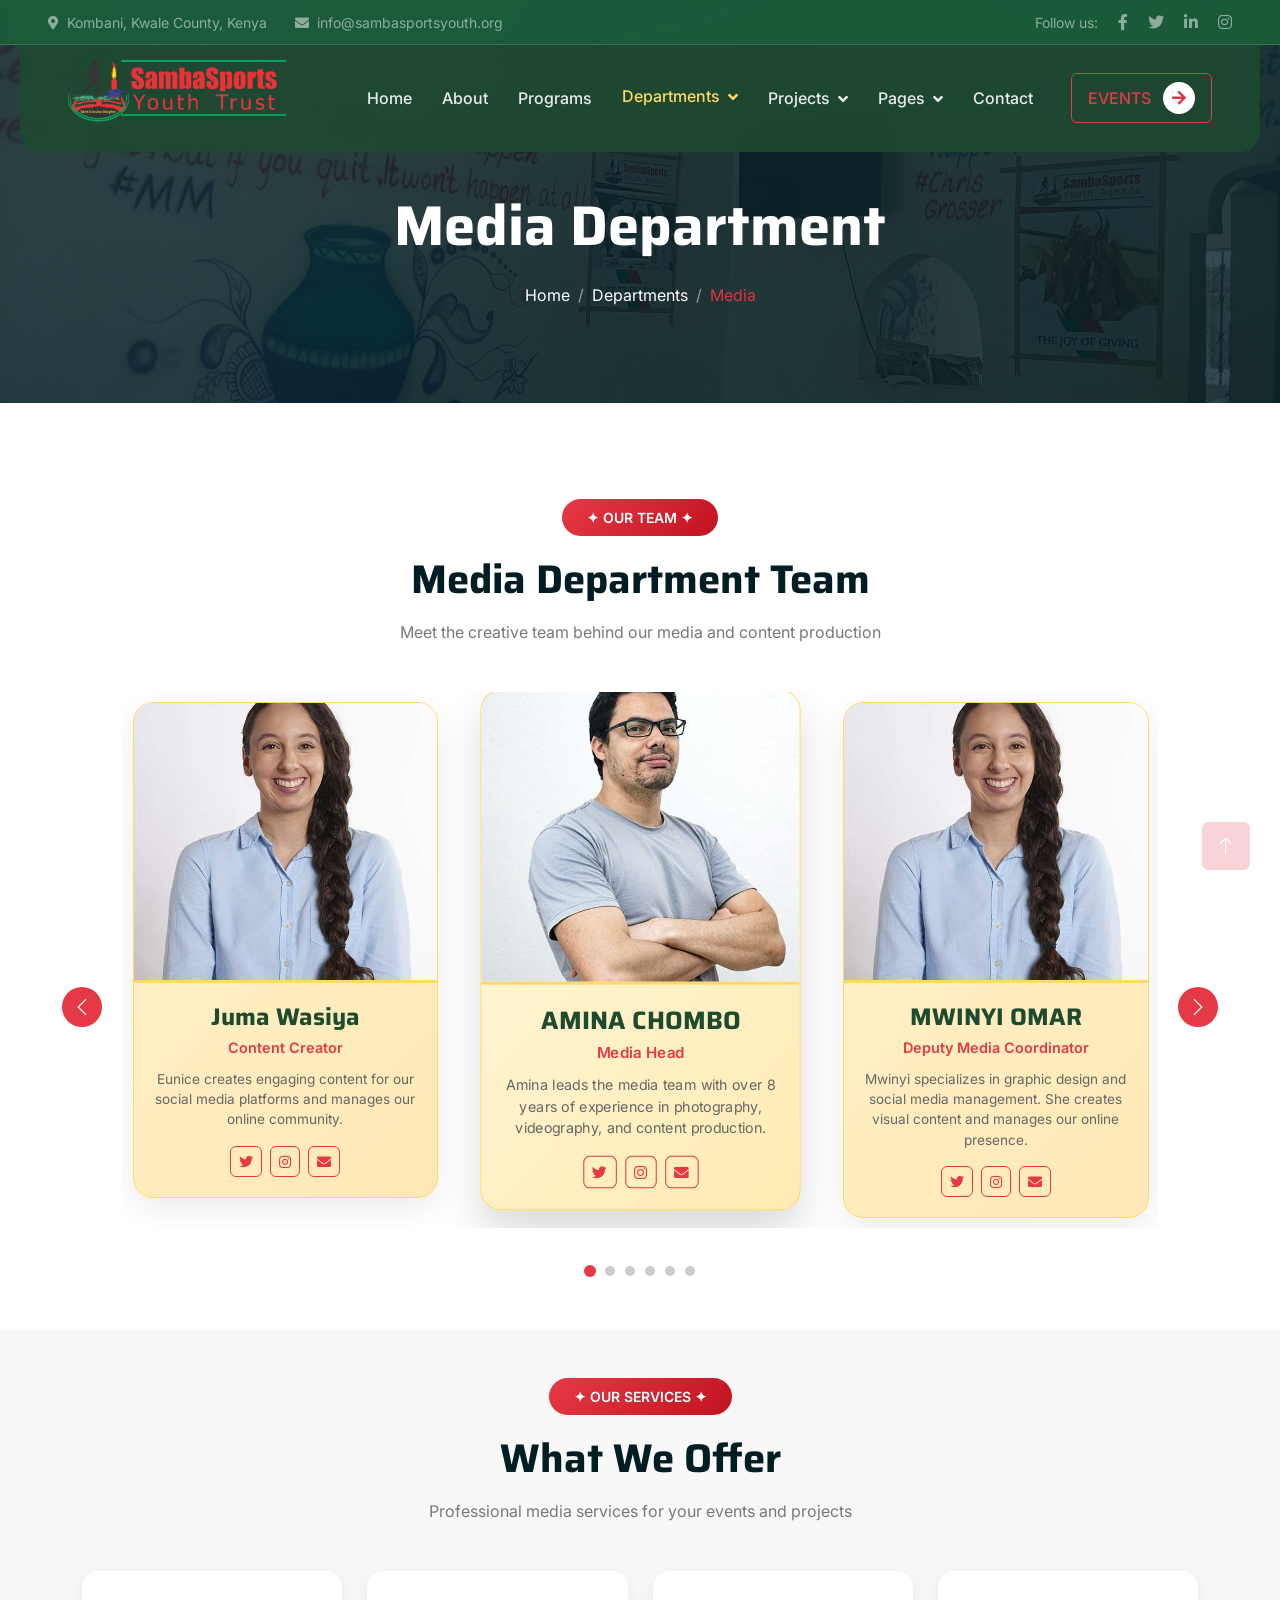
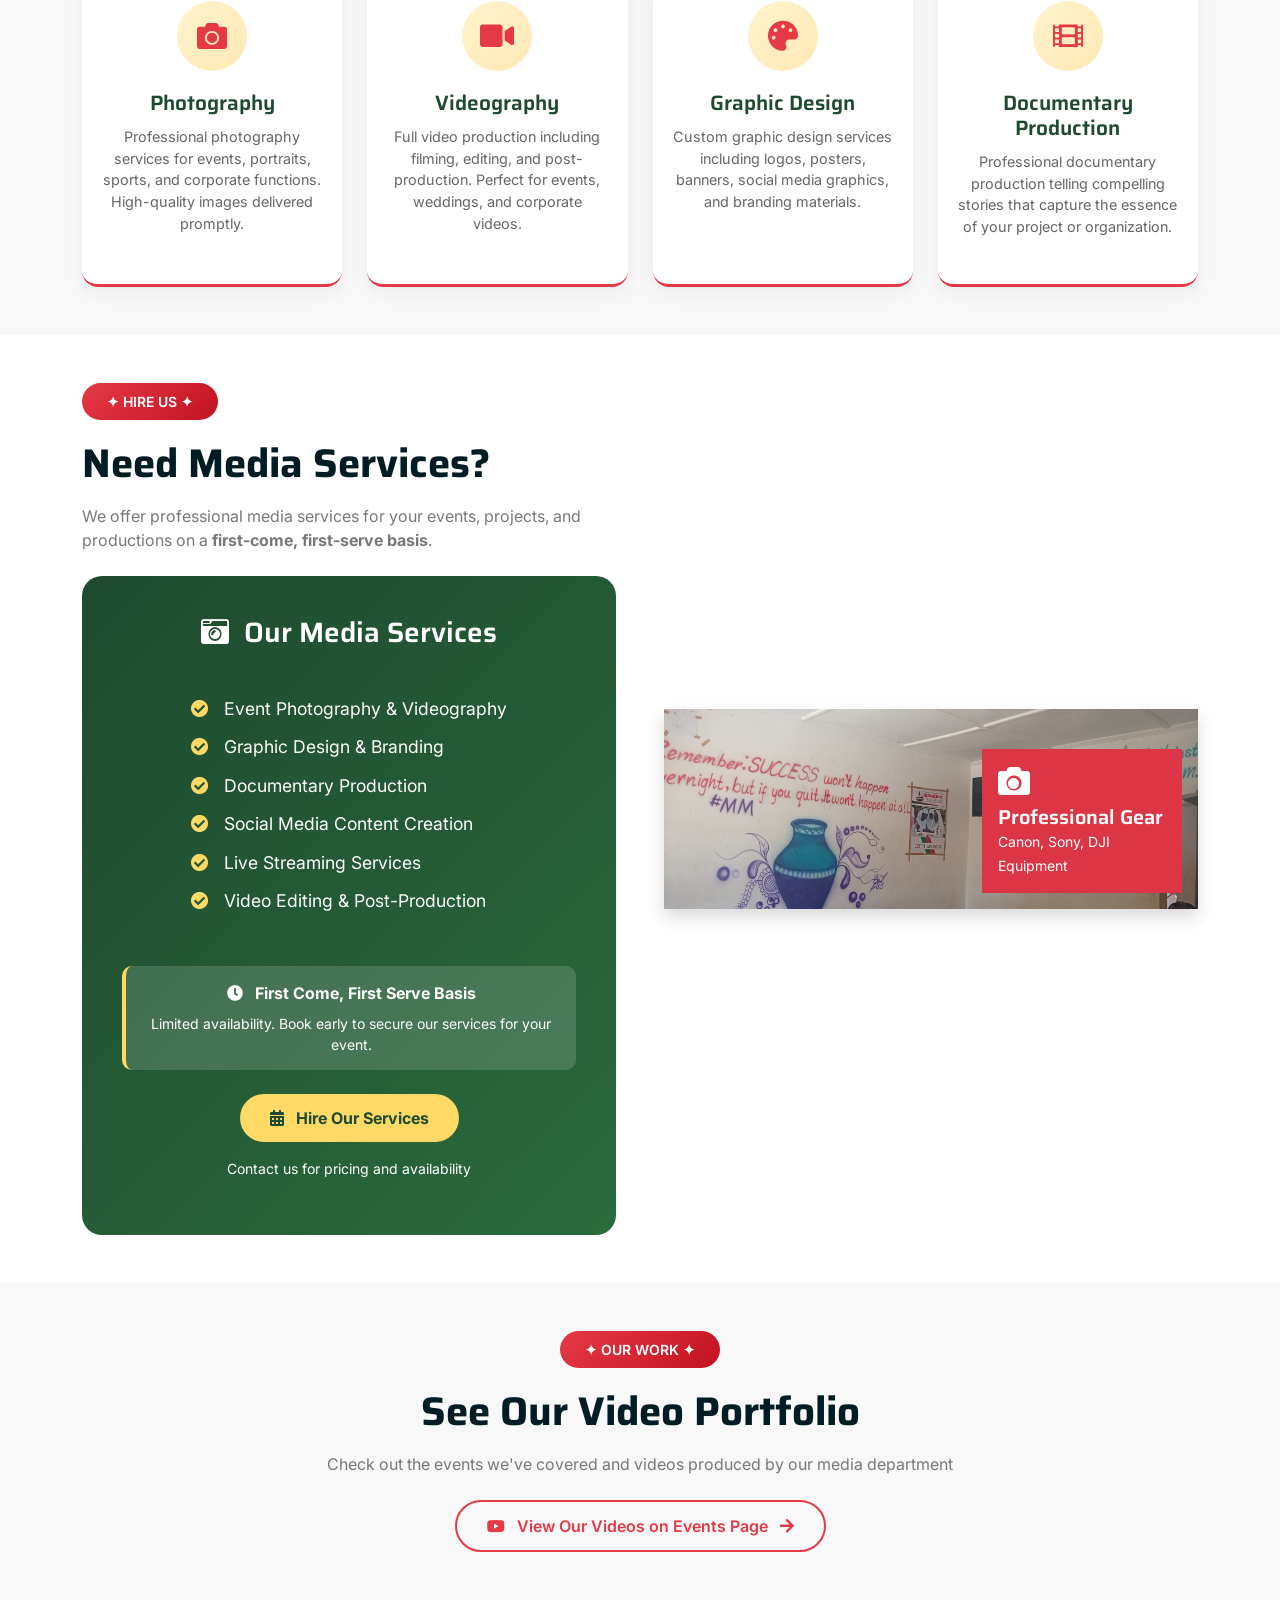
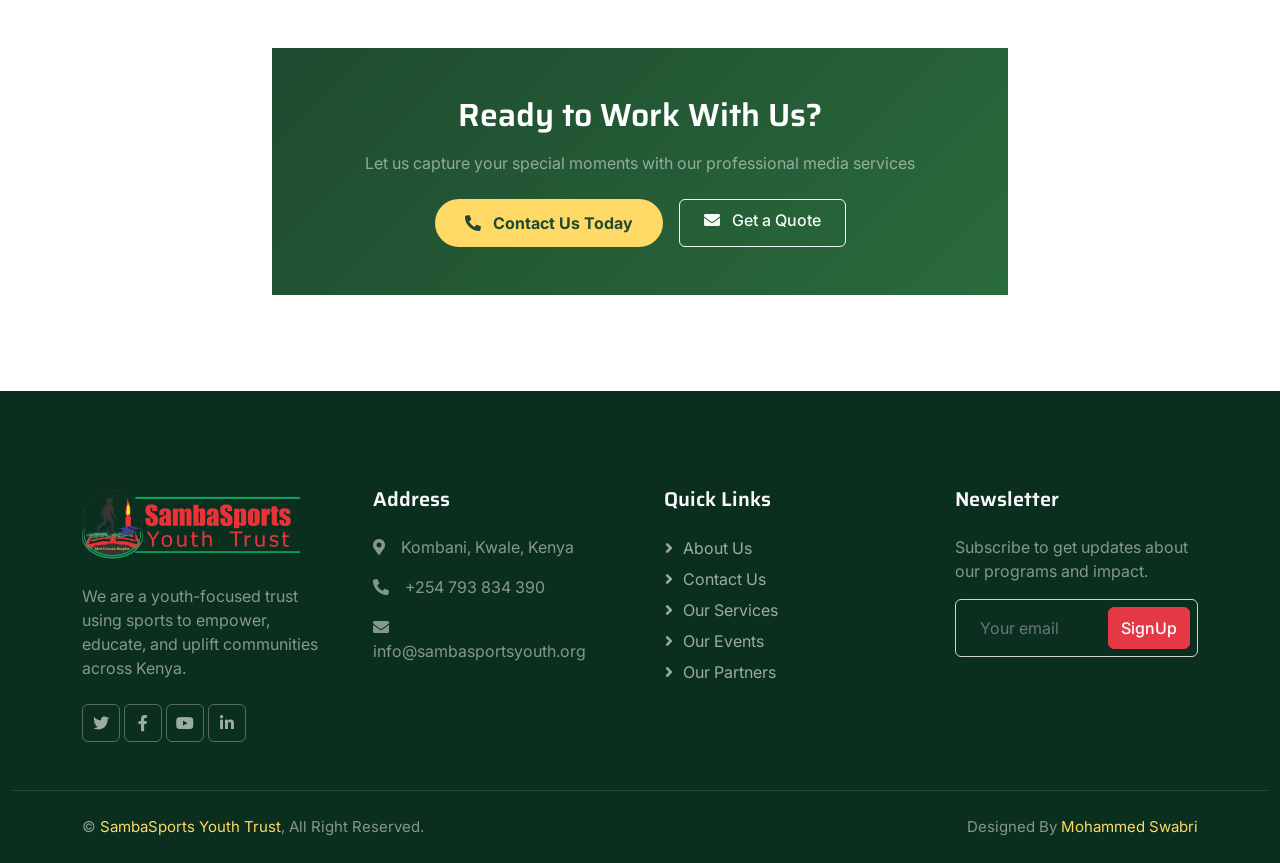
==== commit 79fab68b: "Update media team members' names and roles" ====
--- a/departments/media.html
+++ b/departments/media.html
@@ -436,9 +436,9 @@
                 <div class="member-card">
                     <img src="../img/media-coordinator.jpg" alt="Media Coordinator" class="member-img" onerror="this.src='../img/team-1.jpg'">
                     <div class="member-info">
-                        <h4>MICHAEL OTIENO</h4>
-                        <p class="position">Media Coordinator</p>
-                        <p class="bio">Michael leads the media team with over 8 years of experience in photography, videography, and content production.</p>
+                        <h4>AMINA CHOMBO</h4>
+                        <p class="position">Media Head</p>
+                        <p class="bio">Amina leads the media team with over 8 years of experience in photography, videography, and content production.</p>
                         <div class="mt-2">
                             <a href="#" class="btn btn-sm btn-outline-danger me-1"><i class="fab fa-twitter"></i></a>
                             <a href="#" class="btn btn-sm btn-outline-danger me-1"><i class="fab fa-instagram"></i></a>
@@ -451,9 +451,9 @@
                 <div class="member-card">
                     <img src="../img/media-deputy.jpg" alt="Deputy Media Coordinator" class="member-img" onerror="this.src='../img/team-2.jpg'">
                     <div class="member-info">
-                        <h4>FAITH MUTHONI</h4>
+                        <h4>MWINYI OMAR</h4>
                         <p class="position">Deputy Media Coordinator</p>
-                        <p class="bio">Faith specializes in graphic design and social media management. She creates visual content and manages our online presence.</p>
+                        <p class="bio">Mwinyi specializes in graphic design and social media management. She creates visual content and manages our online presence.</p>
                         <div class="mt-2">
                             <a href="#" class="btn btn-sm btn-outline-danger me-1"><i class="fab fa-twitter"></i></a>
                             <a href="#" class="btn btn-sm btn-outline-danger me-1"><i class="fab fa-instagram"></i></a>
@@ -466,7 +466,7 @@
                 <div class="member-card">
                     <img src="../img/photographer.jpg" alt="Photographer" class="member-img" onerror="this.src='../img/team-3.jpg'">
                     <div class="member-info">
-                        <h4>JAMES MWANGI</h4>
+                        <h4>Denis Andala</h4>
                         <p class="position">Lead Photographer</p>
                         <p class="bio">James captures all our events with his professional camera. He specializes in sports photography and event coverage.</p>
                         <div class="mt-2">
@@ -481,9 +481,9 @@
                 <div class="member-card">
                     <img src="../img/videographer.jpg" alt="Videographer" class="member-img" onerror="this.src='../img/team-4.jpg'">
                     <div class="member-info">
-                        <h4>PETER KARANJA</h4>
+                        <h4>Rehema Ngalaa</h4>
                         <p class="position">Lead Videographer</p>
-                        <p class="bio">Peter handles all video production including filming, editing, and documentary creation for the organization.</p>
+                        <p class="bio">Rehema handles all video production including filming, editing, and documentary creation for the organization.</p>
                         <div class="mt-2">
                             <a href="#" class="btn btn-sm btn-outline-danger me-1"><i class="fab fa-twitter"></i></a>
                             <a href="#" class="btn btn-sm btn-outline-danger me-1"><i class="fab fa-instagram"></i></a>
@@ -496,7 +496,7 @@
                 <div class="member-card">
                     <img src="../img/graphic-designer.jpg" alt="Graphic Designer" class="member-img" onerror="this.src='../img/team-1.jpg'">
                     <div class="member-info">
-                        <h4>SARAH WANJIKU</h4>
+                        <h4>Makthur Mahmoud</h4>
                         <p class="position">Graphic Designer</p>
                         <p class="bio">Sarah creates stunning graphics for posters, banners, social media, and all visual communication materials.</p>
                         <div class="mt-2">
@@ -511,7 +511,7 @@
                 <div class="member-card">
                     <img src="../img/content-creator.jpg" alt="Content Creator" class="member-img" onerror="this.src='../img/team-2.jpg'">
                     <div class="member-info">
-                        <h4>EUNICE NJERI</h4>
+                        <h4>Juma Wasiya</h4>
                         <p class="position">Content Creator</p>
                         <p class="bio">Eunice creates engaging content for our social media platforms and manages our online community.</p>
                         <div class="mt-2">
@@ -764,4 +764,4 @@
     </script>
 </body>
 
-</html>+</html>
